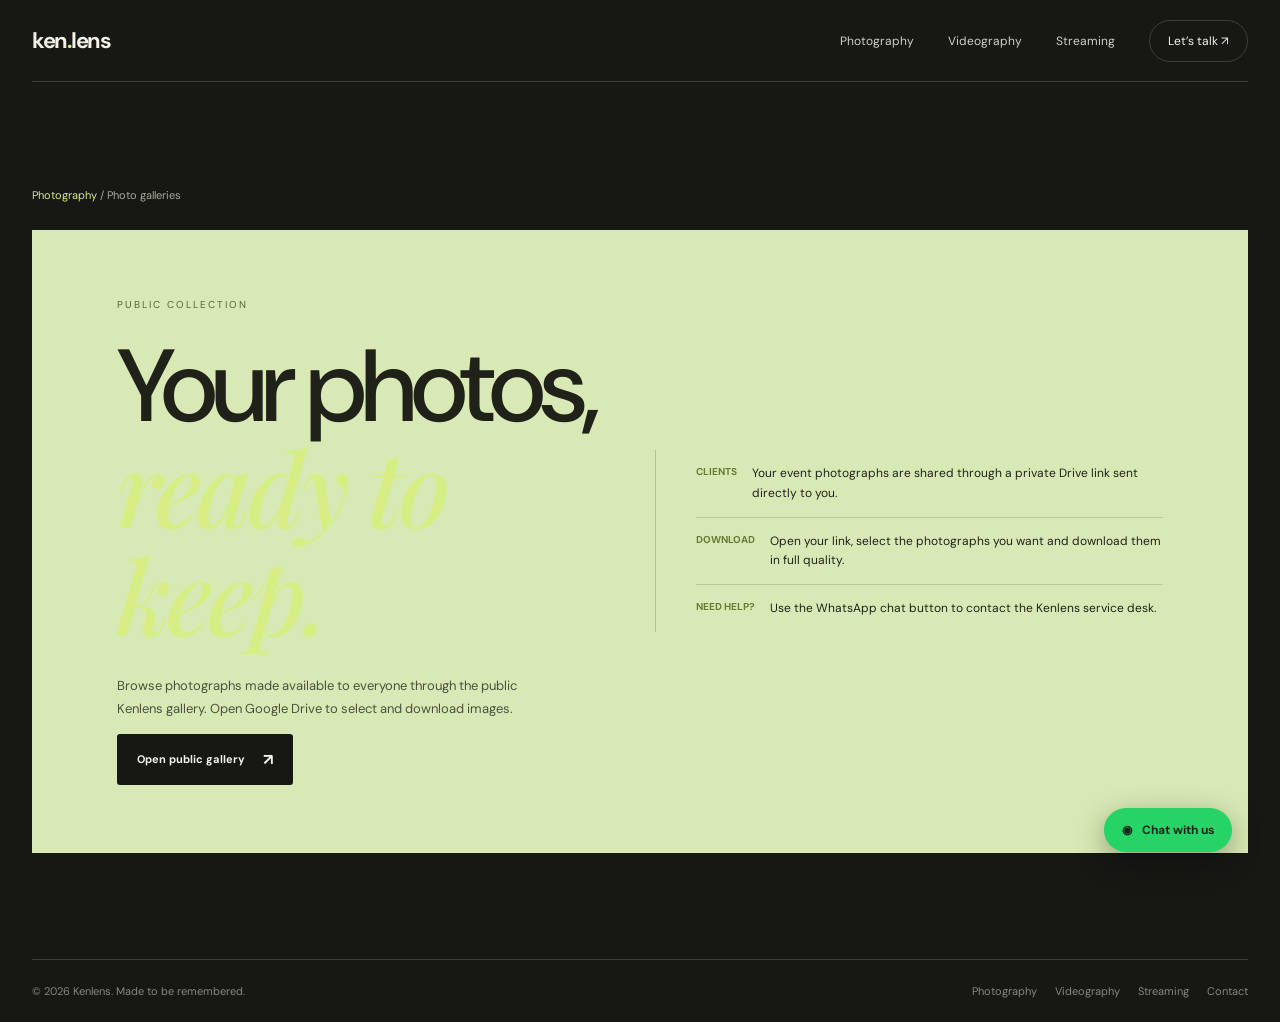
==== photography-galleries.html @ 39408cd3 "Publish Kenlens website Co-authored-by: Copilot App <223556219+Copilot@users.noreply.github.com>" ====
<!doctype html><html lang="en"><head><meta charset="utf-8"><meta name="viewport" content="width=device-width, initial-scale=1"><meta name="theme-color" content="#11110f"><meta name="description" content="Kenlens — photography, videography and live streaming."><title>Photo Galleries | Kenlens</title><link rel="preconnect" href="https://fonts.googleapis.com"><link rel="preconnect" href="https://fonts.gstatic.com" crossorigin><link href="https://fonts.googleapis.com/css2?family=DM+Sans:wght@400;500;600;700&family=Playfair+Display:ital,wght@0,500;0,600;1,500;1,600&display=swap" rel="stylesheet"><link rel="stylesheet" href="styles.css"></head><body><header class="wrap topbar"><a class="brand" href="index.html">ken<span>.</span>lens</a><button class="menu-button" aria-label="Open navigation" aria-expanded="false">☰</button><nav class="nav"><a href="photography.html">Photography</a><a href="videography.html">Videography</a><a href="streaming.html">Streaming</a><a class="contact-link" href="mailto:hello@kenlens.com" data-link="email">Let’s talk ↗</a></nav></header>
<div class="whatsapp-desk"><div class="whatsapp-options" id="whatsapp-options" aria-label="WhatsApp customer service contacts"><strong>Choose a WhatsApp contact</strong><div id="whatsapp-numbers"></div></div><button class="whatsapp-chat" id="whatsapp-chat" type="button" aria-expanded="false" aria-controls="whatsapp-options"><span aria-hidden="true">◉</span> Chat with us</button></div><main><section class="section wrap"><div class="breadcrumb"><a href="photography.html">Photography</a> / Photo galleries</div><div class="delivery"><div><div class="section-tag">Public collection</div><h1>Your photos,<br><em>ready to keep.</em></h1><p>Browse photographs made available to everyone through the public Kenlens gallery. Open Google Drive to select and download images.</p><a class="button" href="https://drive.google.com/" data-link="public-gallery" target="_blank" rel="noopener">Open public gallery <span class="arrow">↗</span></a></div><div class="steps"><div class="step"><b>CLIENTS</b><span>Your event photographs are shared through a private Drive link sent directly to you.</span></div><div class="step"><b>DOWNLOAD</b><span>Open your link, select the photographs you want and download them in full quality.</span></div><div class="step"><b>NEED HELP?</b><span>Use the WhatsApp chat button to contact the Kenlens service desk.</span></div></div></div></section></main><footer class="wrap site-footer"><span>© <span data-year></span> Kenlens. Made to be remembered.</span><nav><a href="photography.html">Photography</a><a href="videography.html">Videography</a><a href="streaming.html">Streaming</a><a href="mailto:hello@kenlens.com" data-link="email">Contact</a></nav></footer><script src="script.js"></script></body></html>
---- styles.css ----
:root{--ink:#171714;--paper:#f4f1e9;--muted:#aaa99e;--lime:#d6ee83;--line:rgba(244,241,233,.17);--serif:'Playfair Display',Georgia,serif;--sans:'DM Sans',Arial,sans-serif}*{box-sizing:border-box}html{scroll-behavior:smooth}body{margin:0;background:var(--ink);color:var(--paper);font-family:var(--sans);-webkit-font-smoothing:antialiased}a{color:inherit;text-decoration:none}button{font:inherit}.wrap{width:min(1240px,calc(100% - 64px));margin:auto}.topbar{height:82px;display:flex;align-items:center;justify-content:space-between;border-bottom:1px solid var(--line)}.brand{font-size:22px;letter-spacing:-1.3px;font-weight:700}.brand span{color:var(--lime)}.nav{display:flex;gap:34px;align-items:center;font-size:12px;color:#d1d0c8}.nav a{transition:color .2s}.nav a:hover{color:var(--lime)}.nav .contact-link{border:1px solid var(--line);padding:12px 18px;border-radius:30px;color:var(--paper)}.menu-button{display:none;background:none;color:var(--paper);border:0;font-size:24px}.hero{position:relative;min-height:690px;display:flex;align-items:center;overflow:hidden}.hero:before{content:"";position:absolute;inset:0 0 0 37%;background:linear-gradient(90deg,var(--ink) 0%,rgba(23,23,20,.58) 24%,rgba(23,23,20,.04) 78%),linear-gradient(0deg,var(--ink),transparent 20%,transparent 80%,var(--ink)),url('https://images.unsplash.com/photo-1516035069371-29a1b244cc32?auto=format&fit=crop&w=2000&q=85') center 44%/cover;opacity:.82}.hero-content{position:relative;padding:85px 0 94px;max-width:720px}.eyebrow{font-size:10px;letter-spacing:2.5px;text-transform:uppercase;color:var(--lime);display:flex;align-items:center;gap:12px}.eyebrow:before{content:"";width:28px;height:1px;background:var(--lime)}h1{font-size:clamp(58px,8vw,106px);line-height:.97;letter-spacing:-5px;margin:26px 0 23px;font-weight:500}h1 em{font-family:var(--serif);font-weight:500;color:var(--lime);letter-spacing:-4px}.hero-copy{max-width:430px;color:#c5c3ba;font-size:14px;line-height:1.8}.actions{display:flex;gap:13px;margin-top:32px;flex-wrap:wrap}.button{display:inline-flex;align-items:center;gap:18px;padding:15px 20px;border-radius:3px;background:var(--lime);color:var(--ink);font-size:11px;font-weight:700;transition:transform .2s,background .2s}.button:hover{transform:translateY(-2px);background:#e4f7a4}.button.secondary{border:1px solid var(--line);background:rgba(20,20,18,.35);color:var(--paper)}.button.secondary:hover{background:#292923}.arrow{font-size:16px}.hero-note{position:absolute;right:0;bottom:42px;font-size:10px;letter-spacing:1.2px;text-transform:uppercase;color:#d1d0c8;writing-mode:vertical-rl}.section{padding:106px 0}.section-head{display:flex;justify-content:space-between;align-items:end;margin-bottom:38px}.section-tag{color:var(--lime);font-size:10px;letter-spacing:2px;text-transform:uppercase}.section-title{font-size:clamp(36px,5vw,58px);letter-spacing:-2.5px;font-weight:500;margin:12px 0 0}.section-title em{font-family:var(--serif);font-weight:500}.subtle{color:var(--muted);font-size:12px;max-width:290px;line-height:1.8}.work-grid{display:grid;grid-template-columns:1.05fr .8fr 1.05fr;gap:16px}.work-card{position:relative;min-height:370px;overflow:hidden;background:#282822}.work-card:nth-child(2){margin-top:52px;min-height:320px}.work-card:nth-child(3){margin-top:104px;min-height:370px}.work-card img{position:absolute;width:100%;height:100%;object-fit:cover;filter:brightness(.8);transition:transform .7s,filter .4s}.work-card:hover img{transform:scale(1.045);filter:brightness(.97)}.work-label{position:absolute;left:20px;bottom:19px;right:20px;display:flex;justify-content:space-between;align-items:end}.work-label strong{font-size:19px;font-weight:500}.work-label span{font-size:9px;letter-spacing:1.2px;text-transform:uppercase;color:#e0ded5}.service-row{border-top:1px solid var(--line);display:grid;grid-template-columns:70px 1fr 1fr 30px;align-items:center;padding:26px 0}.service-row:last-child{border-bottom:1px solid var(--line)}.service-num{font-size:11px;color:var(--lime)}.service-row h3{font-weight:500;font-size:20px;margin:0}.service-row p{font-size:12px;line-height:1.6;color:var(--muted);margin:0;max-width:330px}.service-arrow{color:var(--lime);font-size:18px}.feature{display:grid;grid-template-columns:1.1fr .9fr;background:#22221d;min-height:430px}.feature-image{min-height:430px;background:url('https://images.unsplash.com/photo-1524368535928-5b5e00ddc76b?auto=format&fit=crop&w=1400&q=85') center/cover}.live-player{position:relative;overflow:hidden;background:#090909}.live-player iframe{position:absolute;inset:0;width:100%;height:100%;border:0}.live-placeholder{position:absolute;inset:0;display:flex;flex-direction:column;align-items:center;justify-content:center;gap:10px;padding:24px;text-align:center;color:#d1d0c8;font-size:13px;line-height:1.7;background:radial-gradient(ellipse at center,#272720,#090909 70%)}.live-placeholder strong{color:var(--lime);font-size:16px;font-weight:500}.feature-copy{padding:70px clamp(28px,6vw,82px);display:flex;flex-direction:column;justify-content:center}.live-label{display:inline-flex;align-items:center;gap:8px;color:#e9917b;text-transform:uppercase;letter-spacing:1.7px;font-size:9px}.live-label i{height:7px;width:7px;background:#ef765d;border-radius:50%;box-shadow:0 0 12px #ef765d}.feature-copy h2{font-size:clamp(34px,4vw,51px);line-height:1.05;letter-spacing:-2px;margin:22px 0 15px;font-weight:500}.feature-copy h2 em{font-family:var(--serif);color:var(--lime);font-weight:500}.feature-copy p{color:#bbb9af;font-size:13px;line-height:1.8;max-width:370px;margin:0 0 27px}.delivery{background:#d9e9b5;color:#20221a;padding:68px 7%;display:grid;grid-template-columns:1fr 1fr;gap:30px;align-items:center}.delivery .section-tag{color:#556533}.delivery h2{font-size:clamp(34px,4.6vw,55px);line-height:1.04;letter-spacing:-2.5px;font-weight:500;margin:12px 0}.delivery h2 em{font-family:var(--serif)}.delivery p{font-size:13px;line-height:1.8;color:#4b513e;max-width:410px}.delivery .button{background:var(--ink);color:var(--paper)}.steps{border-left:1px solid rgba(32,34,26,.2);padding-left:40px}.step{display:flex;gap:15px;padding:14px 0;border-bottom:1px solid rgba(32,34,26,.16);font-size:12px;line-height:1.6}.step:last-child{border:0}.step b{color:#667c35;font-size:10px}.about{display:grid;grid-template-columns:1fr 1fr;gap:70px;align-items:center}.about-photo{height:420px;position:relative;background:url('https://images.unsplash.com/photo-1500530855697-b586d89ba3ee?auto=format&fit=crop&w=1200&q=85') center/cover}.about-photo:after{content:"";position:absolute;inset:14px;border:1px solid rgba(255,255,255,.35)}.about h2{font-size:clamp(38px,5vw,60px);font-weight:500;letter-spacing:-3px;line-height:1.02;margin:18px 0}.about h2 em{font-family:var(--serif);color:var(--lime)}.about p{max-width:440px;color:#b9b8af;font-size:13px;line-height:1.9}.about .button{margin-top:17px}.contact{padding:70px 0 80px;border-top:1px solid var(--line);display:flex;justify-content:space-between;align-items:center;gap:25px}.contact h2{font-size:clamp(35px,5vw,58px);line-height:1.05;letter-spacing:-2.5px;font-weight:500;margin:12px 0}.contact h2 em{font-family:var(--serif);color:var(--lime)}.contact-meta{color:var(--muted);font-size:12px;line-height:1.8}.footer{border-top:1px solid var(--line);padding:21px 0;display:flex;justify-content:space-between;color:#88877e;font-size:10px}.footer-links{display:flex;gap:20px}.footer a:hover{color:var(--lime)}.whatsapp-desk{position:fixed;right:24px;bottom:24px;z-index:20;display:flex;flex-direction:column;align-items:flex-end;gap:10px}.whatsapp-options{display:none;min-width:245px;padding:14px;border:1px solid var(--line);border-radius:12px;background:#20201b;box-shadow:0 8px 28px rgba(0,0,0,.4)}.whatsapp-options.open{display:flex;flex-direction:column;gap:7px}.whatsapp-options strong{font-size:12px;margin:2px 4px 6px}.whatsapp-options a{padding:10px 12px;border-radius:6px;background:#292923;font-size:12px}.whatsapp-options a:hover{background:#34342c;color:var(--lime)}.whatsapp-chat{position:relative;right:24px;bottom:24px;z-index:20;display:flex;align-items:center;gap:10px;padding:14px 18px;border-radius:999px;background:#25d366;color:#102619;font-size:12px;font-weight:700;box-shadow:0 8px 28px rgba(0,0,0,.35);transition:transform .2s,background .2s}.whatsapp-chat:hover{transform:translateY(-3px);background:#4be485}.whatsapp-chat svg{width:20px;height:20px;fill:currentColor}@media(max-width:760px){.wrap{width:calc(100% - 40px)}.topbar{height:70px}.menu-button{display:block}.nav{display:none;position:absolute;top:70px;left:0;right:0;z-index:5;background:#1c1c18;padding:22px;flex-direction:column;align-items:flex-start;gap:22px;border-bottom:1px solid var(--line)}.nav.open{display:flex}.hero{min-height:650px}.hero:before{inset:0;background-position:56% center;opacity:.7}.hero-content{padding:80px 0}.hero-note{display:none}h1{letter-spacing:-3px}.section{padding:75px 0}.section-head{display:block}.section-head .subtle{margin-top:16px}.work-grid{grid-template-columns:1fr 1fr;gap:10px}.work-card{min-height:270px}.work-card:nth-child(2){margin-top:30px;min-height:240px}.work-card:nth-child(3){grid-column:1/-1;margin-top:0;min-height:280px}.service-row{grid-template-columns:40px 1fr 25px;gap:8px}.service-row p{grid-column:2;grid-row:2;margin-top:8px}.service-arrow{grid-column:3;grid-row:1}.feature{grid-template-columns:1fr}.feature-image{min-height:300px}.feature-copy{padding:38px 28px 42px}.delivery{grid-template-columns:1fr;padding:44px 28px;gap:20px}.steps{border-left:0;border-top:1px solid rgba(32,34,26,.2);padding:12px 0 0}.about{grid-template-columns:1fr;gap:34px}.about-photo{height:340px}.contact{display:block;padding:55px 0}.contact .button{margin-top:22px}.footer{gap:15px;flex-wrap:wrap}.footer-links{gap:12px}}@media(max-width:400px){.wrap{width:calc(100% - 32px)}.work-grid{grid-template-columns:1fr}.work-card,.work-card:nth-child(2),.work-card:nth-child(3){grid-column:auto;margin:0;min-height:300px}.actions{align-items:flex-start;flex-direction:column}.button{justify-content:space-between;min-width:205px}}

.page-hero{position:relative;min-height:390px;display:flex;align-items:center;overflow:hidden;padding:70px 0;background:linear-gradient(90deg,rgba(17,17,15,.96),rgba(17,17,15,.58)),url('https://images.unsplash.com/photo-1516035069371-29a1b244cc32?auto=format&fit=crop&w=1800&q=85') center/cover}.page-hero.video{background-image:linear-gradient(90deg,rgba(17,17,15,.96),rgba(17,17,15,.58)),url('https://images.unsplash.com/photo-1492619375914-88005aa9e8fb?auto=format&fit=crop&w=1800&q=85')}.page-hero.stream{background-image:linear-gradient(90deg,rgba(17,17,15,.96),rgba(17,17,15,.58)),url('https://images.unsplash.com/photo-1470229722913-7c0e2dbbafd3?auto=format&fit=crop&w=1800&q=85')}.page-hero h1{font-size:clamp(48px,7vw,82px);letter-spacing:-3px;margin:18px 0}.page-hero p{max-width:560px;color:#c5c3ba;font-size:14px;line-height:1.85}.breadcrumb{font-size:11px;color:#aaa99e;margin-bottom:28px}.breadcrumb a{color:var(--lime)}.tile-grid{display:grid;grid-template-columns:repeat(2,minmax(0,1fr));gap:16px}.tile{display:block;padding:28px;border:1px solid var(--line);background:#20201b;transition:transform .2s,border-color .2s}.tile:hover{transform:translateY(-3px);border-color:var(--lime)}.tile-number{font-size:10px;color:var(--lime);letter-spacing:1.5px}.tile h2,.tile h3{font-weight:500;letter-spacing:-.7px}.tile p,.body-copy{color:#b9b8af;font-size:13px;line-height:1.85}.tile .arrow{float:right;color:var(--lime)}.body-copy{max-width:760px}.content-panel{padding:36px;background:#20201b;border:1px solid var(--line)}.gallery-grid{display:grid;grid-template-columns:repeat(3,minmax(0,1fr));gap:14px}.gallery-grid img{display:block;width:100%;height:270px;object-fit:cover}.live-embed{position:relative;width:100%;aspect-ratio:16/9;background:#090909}.live-embed iframe{position:absolute;inset:0;width:100%;height:100%;border:0}.live-embed .live-placeholder{position:absolute;inset:0}.service-list{border-top:1px solid var(--line)}.service-list article{padding:22px 0;border-bottom:1px solid var(--line)}.service-list h3{font-weight:500;margin:0 0 8px}.service-list p{color:var(--muted);font-size:13px;line-height:1.7;margin:0}.whatsapp-desk{position:fixed;right:24px;bottom:24px;z-index:20;display:flex;flex-direction:column;align-items:flex-end;gap:10px}.whatsapp-options{display:none;min-width:245px;padding:14px;border:1px solid var(--line);border-radius:12px;background:#20201b;box-shadow:0 8px 28px rgba(0,0,0,.4)}.whatsapp-options.open{display:flex;flex-direction:column;gap:7px}.whatsapp-options strong{font-size:12px;margin:2px 4px 6px}.whatsapp-options a{padding:10px 12px;border-radius:6px;background:#292923;font-size:12px}.whatsapp-options a:hover{background:#34342c;color:var(--lime)}.whatsapp-chat{position:relative;display:flex;align-items:center;gap:10px;padding:14px 18px;border:0;border-radius:999px;background:#25d366;color:#102619;font-size:12px;font-weight:700;box-shadow:0 8px 28px rgba(0,0,0,.35);cursor:pointer}.whatsapp-chat:hover{background:#4be485}.site-footer{border-top:1px solid var(--line);padding:24px 0;display:flex;justify-content:space-between;gap:20px;color:#88877e;font-size:11px}.site-footer nav{display:flex;gap:18px;flex-wrap:wrap}.site-footer a:hover{color:var(--lime)}
@media(max-width:760px){.page-hero{min-height:330px;padding:48px 0}.tile-grid{grid-template-columns:1fr}.gallery-grid{grid-template-columns:1fr 1fr}.gallery-grid img{height:210px}.content-panel{padding:24px}.whatsapp-desk{right:16px;bottom:16px}.site-footer{flex-direction:column}.site-footer nav{gap:12px}}

#whatsapp-numbers{display:flex;flex-direction:column;gap:7px}
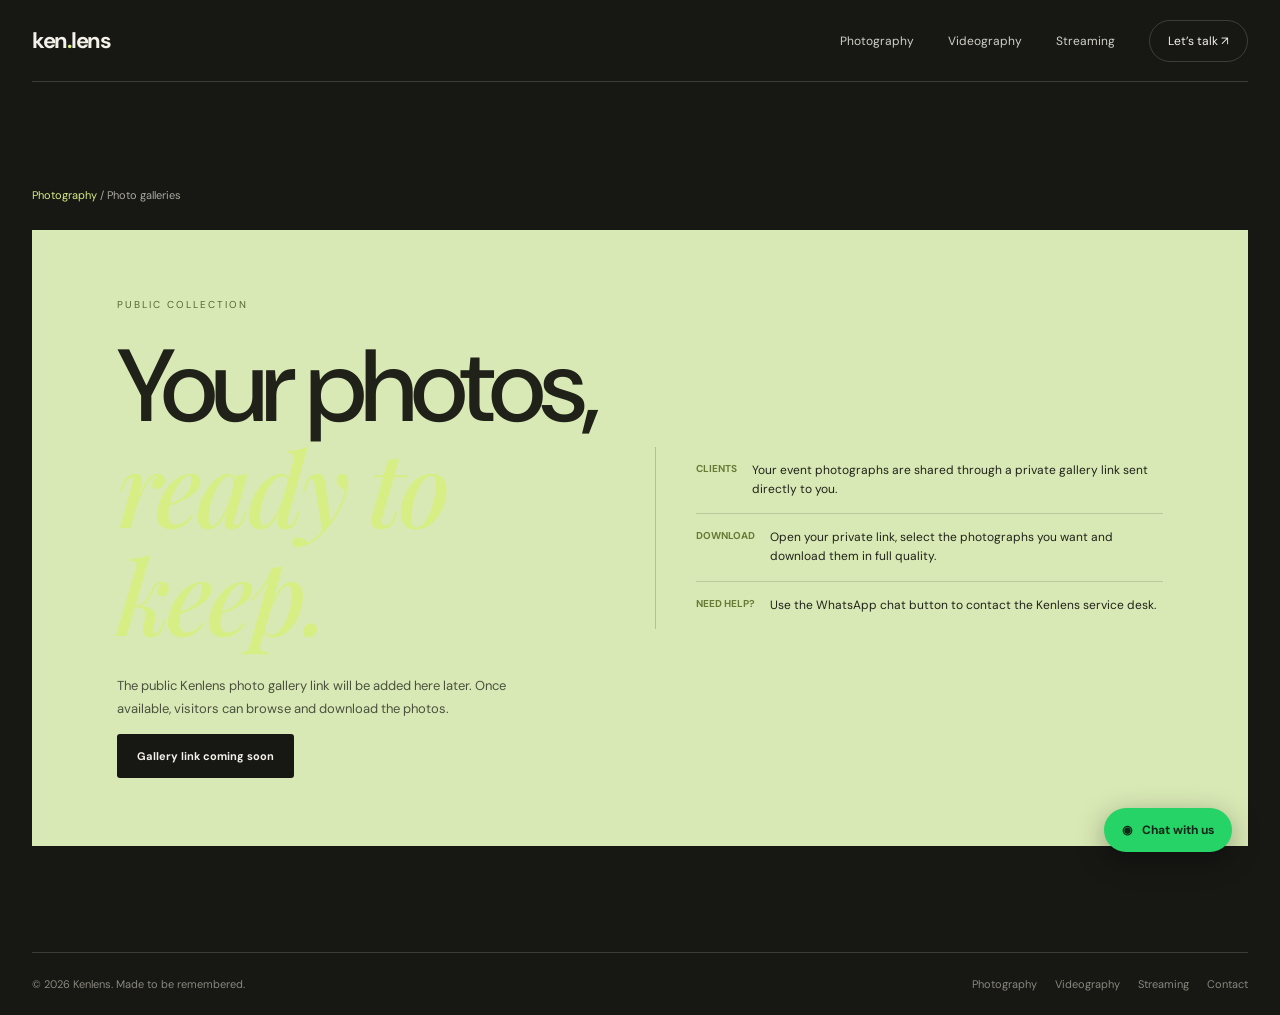
==== commit d7adff97: "Update Kenlens website from attached package Co-authored-by: Copilot App <223556219+Copilot@users.no" ====
--- a/photography-galleries.html
+++ b/photography-galleries.html
@@ -1,2 +1,3 @@
 <!doctype html><html lang="en"><head><meta charset="utf-8"><meta name="viewport" content="width=device-width, initial-scale=1"><meta name="theme-color" content="#11110f"><meta name="description" content="Kenlens — photography, videography and live streaming."><title>Photo Galleries | Kenlens</title><link rel="preconnect" href="https://fonts.googleapis.com"><link rel="preconnect" href="https://fonts.gstatic.com" crossorigin><link href="https://fonts.googleapis.com/css2?family=DM+Sans:wght@400;500;600;700&family=Playfair+Display:ital,wght@0,500;0,600;1,500;1,600&display=swap" rel="stylesheet"><link rel="stylesheet" href="styles.css"></head><body><header class="wrap topbar"><a class="brand" href="index.html">ken<span>.</span>lens</a><button class="menu-button" aria-label="Open navigation" aria-expanded="false">☰</button><nav class="nav"><a href="photography.html">Photography</a><a href="videography.html">Videography</a><a href="streaming.html">Streaming</a><a class="contact-link" href="mailto:hello@kenlens.com" data-link="email">Let’s talk ↗</a></nav></header>
-<div class="whatsapp-desk"><div class="whatsapp-options" id="whatsapp-options" aria-label="WhatsApp customer service contacts"><strong>Choose a WhatsApp contact</strong><div id="whatsapp-numbers"></div></div><button class="whatsapp-chat" id="whatsapp-chat" type="button" aria-expanded="false" aria-controls="whatsapp-options"><span aria-hidden="true">◉</span> Chat with us</button></div><main><section class="section wrap"><div class="breadcrumb"><a href="photography.html">Photography</a> / Photo galleries</div><div class="delivery"><div><div class="section-tag">Public collection</div><h1>Your photos,<br><em>ready to keep.</em></h1><p>Browse photographs made available to everyone through the public Kenlens gallery. Open Google Drive to select and download images.</p><a class="button" href="https://drive.google.com/" data-link="public-gallery" target="_blank" rel="noopener">Open public gallery <span class="arrow">↗</span></a></div><div class="steps"><div class="step"><b>CLIENTS</b><span>Your event photographs are shared through a private Drive link sent directly to you.</span></div><div class="step"><b>DOWNLOAD</b><span>Open your link, select the photographs you want and download them in full quality.</span></div><div class="step"><b>NEED HELP?</b><span>Use the WhatsApp chat button to contact the Kenlens service desk.</span></div></div></div></section></main><footer class="wrap site-footer"><span>© <span data-year></span> Kenlens. Made to be remembered.</span><nav><a href="photography.html">Photography</a><a href="videography.html">Videography</a><a href="streaming.html">Streaming</a><a href="mailto:hello@kenlens.com" data-link="email">Contact</a></nav></footer><script src="script.js"></script></body></html>
+<div class="whatsapp-desk"><div class="whatsapp-options" id="whatsapp-options" aria-label="WhatsApp customer service contacts"><strong>Choose a WhatsApp contact</strong><div id="whatsapp-numbers"></div></div><button class="whatsapp-chat" id="whatsapp-chat" type="button" aria-expanded="false" aria-controls="whatsapp-options"><span aria-hidden="true">◉</span> Chat with us</button></div><main><section class="section wrap"><div class="breadcrumb"><a href="photography.html">Photography</a> / Photo galleries</div><div class="delivery"><div><div class="section-tag">Public collection</div><h1>Your photos,<br><em>ready to keep.</em></h1><p>The public Kenlens photo gallery link will be added here later. Once available, visitors can browse and download the photos.</p><span class="button" aria-disabled="true">Gallery link coming soon</span></div><div class="steps"><div class="step"><b>CLIENTS</b><span>Your event photographs are shared through a private gallery link sent directly to you.</span></div><div class="step"><b>DOWNLOAD</b><span>Open your private link, select the photographs you want and download them in full quality.</span></div><div class="step"><b>NEED HELP?</b><span>Use the WhatsApp chat button to contact the Kenlens service desk.</span></div></div></div></section></main><footer class="wrap site-footer"><span>© <span data-year></span> Kenlens. Made to be remembered.</span><nav><a href="photography.html">Photography</a><a href="videography.html">Videography</a><a href="streaming.html">Streaming</a><a href="mailto:hello@kenlens.com" data-link="email">Contact</a></nav></footer><script src="script.js"></script></body></html>
+
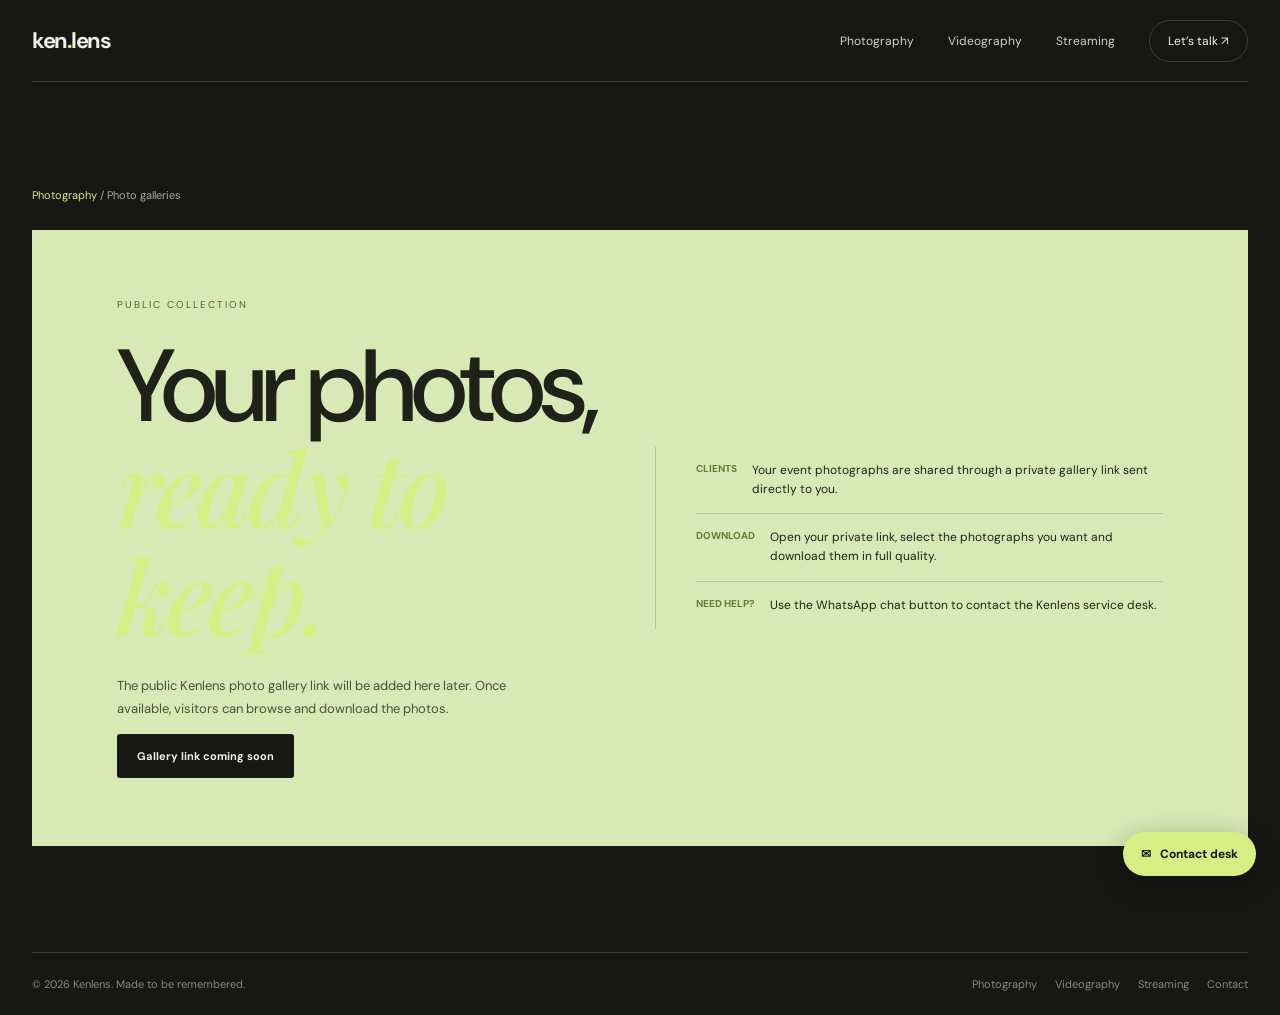
==== commit e3b67328: "Update Kenlens static website Co-authored-by: Copilot App <223556219+Copilot@users.noreply.github.co" ====
--- a/photography-galleries.html
+++ b/photography-galleries.html
@@ -1,3 +1,2 @@
 <!doctype html><html lang="en"><head><meta charset="utf-8"><meta name="viewport" content="width=device-width, initial-scale=1"><meta name="theme-color" content="#11110f"><meta name="description" content="Kenlens — photography, videography and live streaming."><title>Photo Galleries | Kenlens</title><link rel="preconnect" href="https://fonts.googleapis.com"><link rel="preconnect" href="https://fonts.gstatic.com" crossorigin><link href="https://fonts.googleapis.com/css2?family=DM+Sans:wght@400;500;600;700&family=Playfair+Display:ital,wght@0,500;0,600;1,500;1,600&display=swap" rel="stylesheet"><link rel="stylesheet" href="styles.css"></head><body><header class="wrap topbar"><a class="brand" href="index.html">ken<span>.</span>lens</a><button class="menu-button" aria-label="Open navigation" aria-expanded="false">☰</button><nav class="nav"><a href="photography.html">Photography</a><a href="videography.html">Videography</a><a href="streaming.html">Streaming</a><a class="contact-link" href="mailto:hello@kenlens.com" data-link="email">Let’s talk ↗</a></nav></header>
-<div class="whatsapp-desk"><div class="whatsapp-options" id="whatsapp-options" aria-label="WhatsApp customer service contacts"><strong>Choose a WhatsApp contact</strong><div id="whatsapp-numbers"></div></div><button class="whatsapp-chat" id="whatsapp-chat" type="button" aria-expanded="false" aria-controls="whatsapp-options"><span aria-hidden="true">◉</span> Chat with us</button></div><main><section class="section wrap"><div class="breadcrumb"><a href="photography.html">Photography</a> / Photo galleries</div><div class="delivery"><div><div class="section-tag">Public collection</div><h1>Your photos,<br><em>ready to keep.</em></h1><p>The public Kenlens photo gallery link will be added here later. Once available, visitors can browse and download the photos.</p><span class="button" aria-disabled="true">Gallery link coming soon</span></div><div class="steps"><div class="step"><b>CLIENTS</b><span>Your event photographs are shared through a private gallery link sent directly to you.</span></div><div class="step"><b>DOWNLOAD</b><span>Open your private link, select the photographs you want and download them in full quality.</span></div><div class="step"><b>NEED HELP?</b><span>Use the WhatsApp chat button to contact the Kenlens service desk.</span></div></div></div></section></main><footer class="wrap site-footer"><span>© <span data-year></span> Kenlens. Made to be remembered.</span><nav><a href="photography.html">Photography</a><a href="videography.html">Videography</a><a href="streaming.html">Streaming</a><a href="mailto:hello@kenlens.com" data-link="email">Contact</a></nav></footer><script src="script.js"></script></body></html>
-
+<div class="contact-desk"><div class="contact-panel" id="contact-panel" aria-label="Kenlens contact options"><strong class="contact-panel-title">Choose how to reach Kenlens</strong><a class="contact-option" href="mailto:hello@kenlens.com" data-link="email">Email us ↗</a><a class="contact-option" href="photography.html#enquiry">Open enquiry form ↗</a><div class="contact-group"><strong>Call us</strong><div id="phone-numbers"></div></div><div class="contact-group"><strong>WhatsApp</strong><div id="whatsapp-numbers"></div></div></div><button class="contact-toggle" id="contact-toggle" type="button" aria-expanded="false" aria-controls="contact-panel"><span aria-hidden="true">✉</span> Contact desk</button></div><main><section class="section wrap"><div class="breadcrumb"><a href="photography.html">Photography</a> / Photo galleries</div><div class="delivery"><div><div class="section-tag">Public collection</div><h1>Your photos,<br><em>ready to keep.</em></h1><p>The public Kenlens photo gallery link will be added here later. Once available, visitors can browse and download the photos.</p><span class="button" aria-disabled="true">Gallery link coming soon</span></div><div class="steps"><div class="step"><b>CLIENTS</b><span>Your event photographs are shared through a private gallery link sent directly to you.</span></div><div class="step"><b>DOWNLOAD</b><span>Open your private link, select the photographs you want and download them in full quality.</span></div><div class="step"><b>NEED HELP?</b><span>Use the WhatsApp chat button to contact the Kenlens service desk.</span></div></div></div></section></main><footer class="wrap site-footer"><span>© <span data-year></span> Kenlens. Made to be remembered.</span><nav><a href="photography.html">Photography</a><a href="videography.html">Videography</a><a href="streaming.html">Streaming</a><a href="mailto:hello@kenlens.com" data-link="email">Contact</a></nav></footer><script src="script.js"></script></body></html>
--- a/styles.css
+++ b/styles.css
@@ -1,7 +1,11 @@
 
-:root{--ink:#171714;--paper:#f4f1e9;--muted:#aaa99e;--lime:#d6ee83;--line:rgba(244,241,233,.17);--serif:'Playfair Display',Georgia,serif;--sans:'DM Sans',Arial,sans-serif}*{box-sizing:border-box}html{scroll-behavior:smooth}body{margin:0;background:var(--ink);color:var(--paper);font-family:var(--sans);-webkit-font-smoothing:antialiased}a{color:inherit;text-decoration:none}button{font:inherit}.wrap{width:min(1240px,calc(100% - 64px));margin:auto}.topbar{height:82px;display:flex;align-items:center;justify-content:space-between;border-bottom:1px solid var(--line)}.brand{font-size:22px;letter-spacing:-1.3px;font-weight:700}.brand span{color:var(--lime)}.nav{display:flex;gap:34px;align-items:center;font-size:12px;color:#d1d0c8}.nav a{transition:color .2s}.nav a:hover{color:var(--lime)}.nav .contact-link{border:1px solid var(--line);padding:12px 18px;border-radius:30px;color:var(--paper)}.menu-button{display:none;background:none;color:var(--paper);border:0;font-size:24px}.hero{position:relative;min-height:690px;display:flex;align-items:center;overflow:hidden}.hero:before{content:"";position:absolute;inset:0 0 0 37%;background:linear-gradient(90deg,var(--ink) 0%,rgba(23,23,20,.58) 24%,rgba(23,23,20,.04) 78%),linear-gradient(0deg,var(--ink),transparent 20%,transparent 80%,var(--ink)),url('https://images.unsplash.com/photo-1516035069371-29a1b244cc32?auto=format&fit=crop&w=2000&q=85') center 44%/cover;opacity:.82}.hero-content{position:relative;padding:85px 0 94px;max-width:720px}.eyebrow{font-size:10px;letter-spacing:2.5px;text-transform:uppercase;color:var(--lime);display:flex;align-items:center;gap:12px}.eyebrow:before{content:"";width:28px;height:1px;background:var(--lime)}h1{font-size:clamp(58px,8vw,106px);line-height:.97;letter-spacing:-5px;margin:26px 0 23px;font-weight:500}h1 em{font-family:var(--serif);font-weight:500;color:var(--lime);letter-spacing:-4px}.hero-copy{max-width:430px;color:#c5c3ba;font-size:14px;line-height:1.8}.actions{display:flex;gap:13px;margin-top:32px;flex-wrap:wrap}.button{display:inline-flex;align-items:center;gap:18px;padding:15px 20px;border-radius:3px;background:var(--lime);color:var(--ink);font-size:11px;font-weight:700;transition:transform .2s,background .2s}.button:hover{transform:translateY(-2px);background:#e4f7a4}.button.secondary{border:1px solid var(--line);background:rgba(20,20,18,.35);color:var(--paper)}.button.secondary:hover{background:#292923}.arrow{font-size:16px}.hero-note{position:absolute;right:0;bottom:42px;font-size:10px;letter-spacing:1.2px;text-transform:uppercase;color:#d1d0c8;writing-mode:vertical-rl}.section{padding:106px 0}.section-head{display:flex;justify-content:space-between;align-items:end;margin-bottom:38px}.section-tag{color:var(--lime);font-size:10px;letter-spacing:2px;text-transform:uppercase}.section-title{font-size:clamp(36px,5vw,58px);letter-spacing:-2.5px;font-weight:500;margin:12px 0 0}.section-title em{font-family:var(--serif);font-weight:500}.subtle{color:var(--muted);font-size:12px;max-width:290px;line-height:1.8}.work-grid{display:grid;grid-template-columns:1.05fr .8fr 1.05fr;gap:16px}.work-card{position:relative;min-height:370px;overflow:hidden;background:#282822}.work-card:nth-child(2){margin-top:52px;min-height:320px}.work-card:nth-child(3){margin-top:104px;min-height:370px}.work-card img{position:absolute;width:100%;height:100%;object-fit:cover;filter:brightness(.8);transition:transform .7s,filter .4s}.work-card:hover img{transform:scale(1.045);filter:brightness(.97)}.work-label{position:absolute;left:20px;bottom:19px;right:20px;display:flex;justify-content:space-between;align-items:end}.work-label strong{font-size:19px;font-weight:500}.work-label span{font-size:9px;letter-spacing:1.2px;text-transform:uppercase;color:#e0ded5}.service-row{border-top:1px solid var(--line);display:grid;grid-template-columns:70px 1fr 1fr 30px;align-items:center;padding:26px 0}.service-row:last-child{border-bottom:1px solid var(--line)}.service-num{font-size:11px;color:var(--lime)}.service-row h3{font-weight:500;font-size:20px;margin:0}.service-row p{font-size:12px;line-height:1.6;color:var(--muted);margin:0;max-width:330px}.service-arrow{color:var(--lime);font-size:18px}.feature{display:grid;grid-template-columns:1.1fr .9fr;background:#22221d;min-height:430px}.feature-image{min-height:430px;background:url('https://images.unsplash.com/photo-1524368535928-5b5e00ddc76b?auto=format&fit=crop&w=1400&q=85') center/cover}.live-player{position:relative;overflow:hidden;background:#090909}.live-player iframe{position:absolute;inset:0;width:100%;height:100%;border:0}.live-placeholder{position:absolute;inset:0;display:flex;flex-direction:column;align-items:center;justify-content:center;gap:10px;padding:24px;text-align:center;color:#d1d0c8;font-size:13px;line-height:1.7;background:radial-gradient(ellipse at center,#272720,#090909 70%)}.live-placeholder strong{color:var(--lime);font-size:16px;font-weight:500}.feature-copy{padding:70px clamp(28px,6vw,82px);display:flex;flex-direction:column;justify-content:center}.live-label{display:inline-flex;align-items:center;gap:8px;color:#e9917b;text-transform:uppercase;letter-spacing:1.7px;font-size:9px}.live-label i{height:7px;width:7px;background:#ef765d;border-radius:50%;box-shadow:0 0 12px #ef765d}.feature-copy h2{font-size:clamp(34px,4vw,51px);line-height:1.05;letter-spacing:-2px;margin:22px 0 15px;font-weight:500}.feature-copy h2 em{font-family:var(--serif);color:var(--lime);font-weight:500}.feature-copy p{color:#bbb9af;font-size:13px;line-height:1.8;max-width:370px;margin:0 0 27px}.delivery{background:#d9e9b5;color:#20221a;padding:68px 7%;display:grid;grid-template-columns:1fr 1fr;gap:30px;align-items:center}.delivery .section-tag{color:#556533}.delivery h2{font-size:clamp(34px,4.6vw,55px);line-height:1.04;letter-spacing:-2.5px;font-weight:500;margin:12px 0}.delivery h2 em{font-family:var(--serif)}.delivery p{font-size:13px;line-height:1.8;color:#4b513e;max-width:410px}.delivery .button{background:var(--ink);color:var(--paper)}.steps{border-left:1px solid rgba(32,34,26,.2);padding-left:40px}.step{display:flex;gap:15px;padding:14px 0;border-bottom:1px solid rgba(32,34,26,.16);font-size:12px;line-height:1.6}.step:last-child{border:0}.step b{color:#667c35;font-size:10px}.about{display:grid;grid-template-columns:1fr 1fr;gap:70px;align-items:center}.about-photo{height:420px;position:relative;background:url('https://images.unsplash.com/photo-1500530855697-b586d89ba3ee?auto=format&fit=crop&w=1200&q=85') center/cover}.about-photo:after{content:"";position:absolute;inset:14px;border:1px solid rgba(255,255,255,.35)}.about h2{font-size:clamp(38px,5vw,60px);font-weight:500;letter-spacing:-3px;line-height:1.02;margin:18px 0}.about h2 em{font-family:var(--serif);color:var(--lime)}.about p{max-width:440px;color:#b9b8af;font-size:13px;line-height:1.9}.about .button{margin-top:17px}.contact{padding:70px 0 80px;border-top:1px solid var(--line);display:flex;justify-content:space-between;align-items:center;gap:25px}.contact h2{font-size:clamp(35px,5vw,58px);line-height:1.05;letter-spacing:-2.5px;font-weight:500;margin:12px 0}.contact h2 em{font-family:var(--serif);color:var(--lime)}.contact-meta{color:var(--muted);font-size:12px;line-height:1.8}.footer{border-top:1px solid var(--line);padding:21px 0;display:flex;justify-content:space-between;color:#88877e;font-size:10px}.footer-links{display:flex;gap:20px}.footer a:hover{color:var(--lime)}.whatsapp-desk{position:fixed;right:24px;bottom:24px;z-index:20;display:flex;flex-direction:column;align-items:flex-end;gap:10px}.whatsapp-options{display:none;min-width:245px;padding:14px;border:1px solid var(--line);border-radius:12px;background:#20201b;box-shadow:0 8px 28px rgba(0,0,0,.4)}.whatsapp-options.open{display:flex;flex-direction:column;gap:7px}.whatsapp-options strong{font-size:12px;margin:2px 4px 6px}.whatsapp-options a{padding:10px 12px;border-radius:6px;background:#292923;font-size:12px}.whatsapp-options a:hover{background:#34342c;color:var(--lime)}.whatsapp-chat{position:relative;right:24px;bottom:24px;z-index:20;display:flex;align-items:center;gap:10px;padding:14px 18px;border-radius:999px;background:#25d366;color:#102619;font-size:12px;font-weight:700;box-shadow:0 8px 28px rgba(0,0,0,.35);transition:transform .2s,background .2s}.whatsapp-chat:hover{transform:translateY(-3px);background:#4be485}.whatsapp-chat svg{width:20px;height:20px;fill:currentColor}@media(max-width:760px){.wrap{width:calc(100% - 40px)}.topbar{height:70px}.menu-button{display:block}.nav{display:none;position:absolute;top:70px;left:0;right:0;z-index:5;background:#1c1c18;padding:22px;flex-direction:column;align-items:flex-start;gap:22px;border-bottom:1px solid var(--line)}.nav.open{display:flex}.hero{min-height:650px}.hero:before{inset:0;background-position:56% center;opacity:.7}.hero-content{padding:80px 0}.hero-note{display:none}h1{letter-spacing:-3px}.section{padding:75px 0}.section-head{display:block}.section-head .subtle{margin-top:16px}.work-grid{grid-template-columns:1fr 1fr;gap:10px}.work-card{min-height:270px}.work-card:nth-child(2){margin-top:30px;min-height:240px}.work-card:nth-child(3){grid-column:1/-1;margin-top:0;min-height:280px}.service-row{grid-template-columns:40px 1fr 25px;gap:8px}.service-row p{grid-column:2;grid-row:2;margin-top:8px}.service-arrow{grid-column:3;grid-row:1}.feature{grid-template-columns:1fr}.feature-image{min-height:300px}.feature-copy{padding:38px 28px 42px}.delivery{grid-template-columns:1fr;padding:44px 28px;gap:20px}.steps{border-left:0;border-top:1px solid rgba(32,34,26,.2);padding:12px 0 0}.about{grid-template-columns:1fr;gap:34px}.about-photo{height:340px}.contact{display:block;padding:55px 0}.contact .button{margin-top:22px}.footer{gap:15px;flex-wrap:wrap}.footer-links{gap:12px}}@media(max-width:400px){.wrap{width:calc(100% - 32px)}.work-grid{grid-template-columns:1fr}.work-card,.work-card:nth-child(2),.work-card:nth-child(3){grid-column:auto;margin:0;min-height:300px}.actions{align-items:flex-start;flex-direction:column}.button{justify-content:space-between;min-width:205px}}
+:root{--ink:#171714;--paper:#f4f1e9;--muted:#aaa99e;--lime:#d6ee83;--line:rgba(244,241,233,.17);--serif:'Playfair Display',Georgia,serif;--sans:'DM Sans',Arial,sans-serif}*{box-sizing:border-box}html{scroll-behavior:smooth}body{margin:0;background:var(--ink);color:var(--paper);font-family:var(--sans);-webkit-font-smoothing:antialiased}a{color:inherit;text-decoration:none}button{font:inherit}.wrap{width:min(1240px,calc(100% - 64px));margin:auto}.topbar{height:82px;display:flex;align-items:center;justify-content:space-between;border-bottom:1px solid var(--line)}.brand{font-size:22px;letter-spacing:-1.3px;font-weight:700}.brand span{color:var(--lime)}.nav{display:flex;gap:34px;align-items:center;font-size:12px;color:#d1d0c8}.nav a{transition:color .2s}.nav a:hover{color:var(--lime)}.nav .contact-link{border:1px solid var(--line);padding:12px 18px;border-radius:30px;color:var(--paper)}.menu-button{display:none;background:none;color:var(--paper);border:0;font-size:24px}.hero{position:relative;min-height:690px;display:flex;align-items:center;overflow:hidden}.hero:before{content:"";position:absolute;inset:0 0 0 37%;background:linear-gradient(90deg,var(--ink) 0%,rgba(23,23,20,.58) 24%,rgba(23,23,20,.04) 78%),linear-gradient(0deg,var(--ink),transparent 20%,transparent 80%,var(--ink)),url('images/lens.jpeg') center 44%/cover;opacity:.82}.hero-content{position:relative;padding:85px 0 94px;max-width:720px}.eyebrow{font-size:10px;letter-spacing:2.5px;text-transform:uppercase;color:var(--lime);display:flex;align-items:center;gap:12px}.eyebrow:before{content:"";width:28px;height:1px;background:var(--lime)}h1{font-size:clamp(58px,8vw,106px);line-height:.97;letter-spacing:-5px;margin:26px 0 23px;font-weight:500}h1 em{font-family:var(--serif);font-weight:500;color:var(--lime);letter-spacing:-4px}.hero-copy{max-width:430px;color:#c5c3ba;font-size:14px;line-height:1.8}.actions{display:flex;gap:13px;margin-top:32px;flex-wrap:wrap}.button{display:inline-flex;align-items:center;gap:18px;padding:15px 20px;border-radius:3px;background:var(--lime);color:var(--ink);font-size:11px;font-weight:700;transition:transform .2s,background .2s}.button:hover{transform:translateY(-2px);background:#e4f7a4}.button.secondary{border:1px solid var(--line);background:rgba(20,20,18,.35);color:var(--paper)}.button.secondary:hover{background:#292923}.arrow{font-size:16px}.hero-note{position:absolute;right:0;bottom:42px;font-size:10px;letter-spacing:1.2px;text-transform:uppercase;color:#d1d0c8;writing-mode:vertical-rl}.section{padding:106px 0}.section-head{display:flex;justify-content:space-between;align-items:end;margin-bottom:38px}.section-tag{color:var(--lime);font-size:10px;letter-spacing:2px;text-transform:uppercase}.section-title{font-size:clamp(36px,5vw,58px);letter-spacing:-2.5px;font-weight:500;margin:12px 0 0}.section-title em{font-family:var(--serif);font-weight:500}.subtle{color:var(--muted);font-size:12px;max-width:290px;line-height:1.8}.work-grid{display:grid;grid-template-columns:1.05fr .8fr 1.05fr;gap:16px}.work-card{position:relative;min-height:370px;overflow:hidden;background:#282822}.work-card:nth-child(2){margin-top:52px;min-height:320px}.work-card:nth-child(3){margin-top:104px;min-height:370px}.work-card img{position:absolute;width:100%;height:100%;object-fit:cover;filter:brightness(.8);transition:transform .7s,filter .4s}.work-card:hover img{transform:scale(1.045);filter:brightness(.97)}.work-label{position:absolute;left:20px;bottom:19px;right:20px;display:flex;justify-content:space-between;align-items:end}.work-label strong{font-size:19px;font-weight:500}.work-label span{font-size:9px;letter-spacing:1.2px;text-transform:uppercase;color:#e0ded5}.service-row{border-top:1px solid var(--line);display:grid;grid-template-columns:70px 1fr 1fr 30px;align-items:center;padding:26px 0}.service-row:last-child{border-bottom:1px solid var(--line)}.service-num{font-size:11px;color:var(--lime)}.service-row h3{font-weight:500;font-size:20px;margin:0}.service-row p{font-size:12px;line-height:1.6;color:var(--muted);margin:0;max-width:330px}.service-arrow{color:var(--lime);font-size:18px}.feature{display:grid;grid-template-columns:1.1fr .9fr;background:#22221d;min-height:430px}.feature-image{min-height:430px;background:url('https://images.unsplash.com/photo-1524368535928-5b5e00ddc76b?auto=format&fit=crop&w=1400&q=85') center/cover}.live-player{position:relative;overflow:hidden;background:#090909}.live-player iframe{position:absolute;inset:0;width:100%;height:100%;border:0}.live-placeholder{position:absolute;inset:0;display:flex;flex-direction:column;align-items:center;justify-content:center;gap:10px;padding:24px;text-align:center;color:#d1d0c8;font-size:13px;line-height:1.7;background:radial-gradient(ellipse at center,#272720,#090909 70%)}.live-placeholder strong{color:var(--lime);font-size:16px;font-weight:500}.feature-copy{padding:70px clamp(28px,6vw,82px);display:flex;flex-direction:column;justify-content:center}.live-label{display:inline-flex;align-items:center;gap:8px;color:#e9917b;text-transform:uppercase;letter-spacing:1.7px;font-size:9px}.live-label i{height:7px;width:7px;background:#ef765d;border-radius:50%;box-shadow:0 0 12px #ef765d}.feature-copy h2{font-size:clamp(34px,4vw,51px);line-height:1.05;letter-spacing:-2px;margin:22px 0 15px;font-weight:500}.feature-copy h2 em{font-family:var(--serif);color:var(--lime);font-weight:500}.feature-copy p{color:#bbb9af;font-size:13px;line-height:1.8;max-width:370px;margin:0 0 27px}.delivery{background:#d9e9b5;color:#20221a;padding:68px 7%;display:grid;grid-template-columns:1fr 1fr;gap:30px;align-items:center}.delivery .section-tag{color:#556533}.delivery h2{font-size:clamp(34px,4.6vw,55px);line-height:1.04;letter-spacing:-2.5px;font-weight:500;margin:12px 0}.delivery h2 em{font-family:var(--serif)}.delivery p{font-size:13px;line-height:1.8;color:#4b513e;max-width:410px}.delivery .button{background:var(--ink);color:var(--paper)}.steps{border-left:1px solid rgba(32,34,26,.2);padding-left:40px}.step{display:flex;gap:15px;padding:14px 0;border-bottom:1px solid rgba(32,34,26,.16);font-size:12px;line-height:1.6}.step:last-child{border:0}.step b{color:#667c35;font-size:10px}.about{display:grid;grid-template-columns:1fr 1fr;gap:70px;align-items:center}.about-photo{height:420px;position:relative;background:url('https://images.unsplash.com/photo-1500530855697-b586d89ba3ee?auto=format&fit=crop&w=1200&q=85') center/cover}.about-photo:after{content:"";position:absolute;inset:14px;border:1px solid rgba(255,255,255,.35)}.about h2{font-size:clamp(38px,5vw,60px);font-weight:500;letter-spacing:-3px;line-height:1.02;margin:18px 0}.about h2 em{font-family:var(--serif);color:var(--lime)}.about p{max-width:440px;color:#b9b8af;font-size:13px;line-height:1.9}.about .button{margin-top:17px}.contact{padding:70px 0 80px;border-top:1px solid var(--line);display:flex;justify-content:space-between;align-items:center;gap:25px}.contact h2{font-size:clamp(35px,5vw,58px);line-height:1.05;letter-spacing:-2.5px;font-weight:500;margin:12px 0}.contact h2 em{font-family:var(--serif);color:var(--lime)}.contact-meta{color:var(--muted);font-size:12px;line-height:1.8}.footer{border-top:1px solid var(--line);padding:21px 0;display:flex;justify-content:space-between;color:#88877e;font-size:10px}.footer-links{display:flex;gap:20px}.footer a:hover{color:var(--lime)}.whatsapp-desk{position:fixed;right:24px;bottom:24px;z-index:20;display:flex;flex-direction:column;align-items:flex-end;gap:10px}.whatsapp-options{display:none;min-width:245px;padding:14px;border:1px solid var(--line);border-radius:12px;background:#20201b;box-shadow:0 8px 28px rgba(0,0,0,.4)}.whatsapp-options.open{display:flex;flex-direction:column;gap:7px}.whatsapp-options strong{font-size:12px;margin:2px 4px 6px}.whatsapp-options a{padding:10px 12px;border-radius:6px;background:#292923;font-size:12px}.whatsapp-options a:hover{background:#34342c;color:var(--lime)}.whatsapp-chat{position:relative;right:24px;bottom:24px;z-index:20;display:flex;align-items:center;gap:10px;padding:14px 18px;border-radius:999px;background:#25d366;color:#102619;font-size:12px;font-weight:700;box-shadow:0 8px 28px rgba(0,0,0,.35);transition:transform .2s,background .2s}.whatsapp-chat:hover{transform:translateY(-3px);background:#4be485}.whatsapp-chat svg{width:20px;height:20px;fill:currentColor}@media(max-width:760px){.wrap{width:calc(100% - 40px)}.topbar{height:70px}.menu-button{display:block}.nav{display:none;position:absolute;top:70px;left:0;right:0;z-index:5;background:#1c1c18;padding:22px;flex-direction:column;align-items:flex-start;gap:22px;border-bottom:1px solid var(--line)}.nav.open{display:flex}.hero{min-height:650px}.hero:before{inset:0;background-position:56% center;opacity:.7}.hero-content{padding:80px 0}.hero-note{display:none}h1{letter-spacing:-3px}.section{padding:75px 0}.section-head{display:block}.section-head .subtle{margin-top:16px}.work-grid{grid-template-columns:1fr 1fr;gap:10px}.work-card{min-height:270px}.work-card:nth-child(2){margin-top:30px;min-height:240px}.work-card:nth-child(3){grid-column:1/-1;margin-top:0;min-height:280px}.service-row{grid-template-columns:40px 1fr 25px;gap:8px}.service-row p{grid-column:2;grid-row:2;margin-top:8px}.service-arrow{grid-column:3;grid-row:1}.feature{grid-template-columns:1fr}.feature-image{min-height:300px}.feature-copy{padding:38px 28px 42px}.delivery{grid-template-columns:1fr;padding:44px 28px;gap:20px}.steps{border-left:0;border-top:1px solid rgba(32,34,26,.2);padding:12px 0 0}.about{grid-template-columns:1fr;gap:34px}.about-photo{height:340px}.contact{display:block;padding:55px 0}.contact .button{margin-top:22px}.footer{gap:15px;flex-wrap:wrap}.footer-links{gap:12px}}@media(max-width:400px){.wrap{width:calc(100% - 32px)}.work-grid{grid-template-columns:1fr}.work-card,.work-card:nth-child(2),.work-card:nth-child(3){grid-column:auto;margin:0;min-height:300px}.actions{align-items:flex-start;flex-direction:column}.button{justify-content:space-between;min-width:205px}}
 
 .page-hero{position:relative;min-height:390px;display:flex;align-items:center;overflow:hidden;padding:70px 0;background:linear-gradient(90deg,rgba(17,17,15,.96),rgba(17,17,15,.58)),url('https://images.unsplash.com/photo-1516035069371-29a1b244cc32?auto=format&fit=crop&w=1800&q=85') center/cover}.page-hero.video{background-image:linear-gradient(90deg,rgba(17,17,15,.96),rgba(17,17,15,.58)),url('https://images.unsplash.com/photo-1492619375914-88005aa9e8fb?auto=format&fit=crop&w=1800&q=85')}.page-hero.stream{background-image:linear-gradient(90deg,rgba(17,17,15,.96),rgba(17,17,15,.58)),url('https://images.unsplash.com/photo-1470229722913-7c0e2dbbafd3?auto=format&fit=crop&w=1800&q=85')}.page-hero h1{font-size:clamp(48px,7vw,82px);letter-spacing:-3px;margin:18px 0}.page-hero p{max-width:560px;color:#c5c3ba;font-size:14px;line-height:1.85}.breadcrumb{font-size:11px;color:#aaa99e;margin-bottom:28px}.breadcrumb a{color:var(--lime)}.tile-grid{display:grid;grid-template-columns:repeat(2,minmax(0,1fr));gap:16px}.tile{display:block;padding:28px;border:1px solid var(--line);background:#20201b;transition:transform .2s,border-color .2s}.tile:hover{transform:translateY(-3px);border-color:var(--lime)}.tile-number{font-size:10px;color:var(--lime);letter-spacing:1.5px}.tile h2,.tile h3{font-weight:500;letter-spacing:-.7px}.tile p,.body-copy{color:#b9b8af;font-size:13px;line-height:1.85}.tile .arrow{float:right;color:var(--lime)}.body-copy{max-width:760px}.content-panel{padding:36px;background:#20201b;border:1px solid var(--line)}.gallery-grid{display:grid;grid-template-columns:repeat(3,minmax(0,1fr));gap:14px}.gallery-grid img{display:block;width:100%;height:270px;object-fit:cover}.live-embed{position:relative;width:100%;aspect-ratio:16/9;background:#090909}.live-embed iframe{position:absolute;inset:0;width:100%;height:100%;border:0}.live-embed .live-placeholder{position:absolute;inset:0}.service-list{border-top:1px solid var(--line)}.service-list article{padding:22px 0;border-bottom:1px solid var(--line)}.service-list h3{font-weight:500;margin:0 0 8px}.service-list p{color:var(--muted);font-size:13px;line-height:1.7;margin:0}.whatsapp-desk{position:fixed;right:24px;bottom:24px;z-index:20;display:flex;flex-direction:column;align-items:flex-end;gap:10px}.whatsapp-options{display:none;min-width:245px;padding:14px;border:1px solid var(--line);border-radius:12px;background:#20201b;box-shadow:0 8px 28px rgba(0,0,0,.4)}.whatsapp-options.open{display:flex;flex-direction:column;gap:7px}.whatsapp-options strong{font-size:12px;margin:2px 4px 6px}.whatsapp-options a{padding:10px 12px;border-radius:6px;background:#292923;font-size:12px}.whatsapp-options a:hover{background:#34342c;color:var(--lime)}.whatsapp-chat{position:relative;display:flex;align-items:center;gap:10px;padding:14px 18px;border:0;border-radius:999px;background:#25d366;color:#102619;font-size:12px;font-weight:700;box-shadow:0 8px 28px rgba(0,0,0,.35);cursor:pointer}.whatsapp-chat:hover{background:#4be485}.site-footer{border-top:1px solid var(--line);padding:24px 0;display:flex;justify-content:space-between;gap:20px;color:#88877e;font-size:11px}.site-footer nav{display:flex;gap:18px;flex-wrap:wrap}.site-footer a:hover{color:var(--lime)}
 @media(max-width:760px){.page-hero{min-height:330px;padding:48px 0}.tile-grid{grid-template-columns:1fr}.gallery-grid{grid-template-columns:1fr 1fr}.gallery-grid img{height:210px}.content-panel{padding:24px}.whatsapp-desk{right:16px;bottom:16px}.site-footer{flex-direction:column}.site-footer nav{gap:12px}}
 
 #whatsapp-numbers{display:flex;flex-direction:column;gap:7px}
+.package-grid{display:grid;grid-template-columns:repeat(3,minmax(0,1fr));gap:14px}.package-card{padding:24px;background:#20201b;border:1px solid var(--line)}.package-card h3{font-size:20px;font-weight:500;margin:16px 0 8px}.package-card p{min-height:38px;color:var(--muted);font-size:12px;line-height:1.6}.package-card strong{font-size:13px;color:var(--lime)}.enquiry-layout{display:grid;grid-template-columns:.75fr 1.25fr;gap:42px;align-items:start}.enquiry-form{padding:28px;background:#20201b;border:1px solid var(--line)}.form-grid{display:grid;grid-template-columns:1fr 1fr;gap:16px}.enquiry-form label{display:flex;flex-direction:column;gap:7px;font-size:11px;color:#d1d0c8}.enquiry-form input,.enquiry-form select,.enquiry-form textarea{width:100%;padding:12px;border:1px solid rgba(244,241,233,.2);border-radius:3px;background:#171714;color:var(--paper);font:12px var(--sans)}.enquiry-form input:focus,.enquiry-form select:focus,.enquiry-form textarea:focus{outline:1px solid var(--lime);border-color:var(--lime)}.enquiry-form input::placeholder,.enquiry-form textarea::placeholder{color:#77766e}.form-wide{grid-column:1/-1}.enquiry-form .button{margin-top:20px;border:0;cursor:pointer}.enquiry-form small{display:block;color:var(--muted);font-size:10px;margin-top:12px;line-height:1.6}
+@media(max-width:760px){.package-grid{grid-template-columns:1fr}.package-card p{min-height:0}.enquiry-layout{grid-template-columns:1fr;gap:22px}.enquiry-form{padding:20px}}@media(max-width:480px){.form-grid{grid-template-columns:1fr}.form-wide{grid-column:auto}}
+
+.contact-desk{position:fixed;right:24px;bottom:24px;z-index:30;display:flex;flex-direction:column;align-items:flex-end;gap:10px}.contact-panel{display:none;width:min(310px,calc(100vw - 32px));max-height:calc(100vh - 105px);overflow:auto;padding:16px;border:1px solid var(--line);border-radius:12px;background:#20201b;box-shadow:0 8px 28px rgba(0,0,0,.45)}.contact-panel.open{display:flex;flex-direction:column;gap:8px}.contact-panel-title{font-size:13px;margin:2px 2px 6px}.contact-option,.contact-group a{display:block;padding:10px 12px;border-radius:6px;background:#292923;font-size:12px}.contact-option:hover,.contact-group a:hover{background:#34342c;color:var(--lime)}.contact-group{border-top:1px solid var(--line);padding-top:10px;margin-top:3px}.contact-group>strong{display:block;font-size:10px;letter-spacing:1px;text-transform:uppercase;color:var(--muted);margin:0 3px 7px}.contact-group>div{display:flex;flex-direction:column;gap:6px}.contact-toggle{display:flex;align-items:center;gap:9px;padding:14px 18px;border:0;border-radius:999px;background:var(--lime);color:var(--ink);font-size:12px;font-weight:700;box-shadow:0 8px 28px rgba(0,0,0,.35);cursor:pointer}.contact-toggle:hover{background:#e4f7a4;transform:translateY(-2px)}@media(max-width:760px){.contact-desk{right:16px;bottom:16px}}
